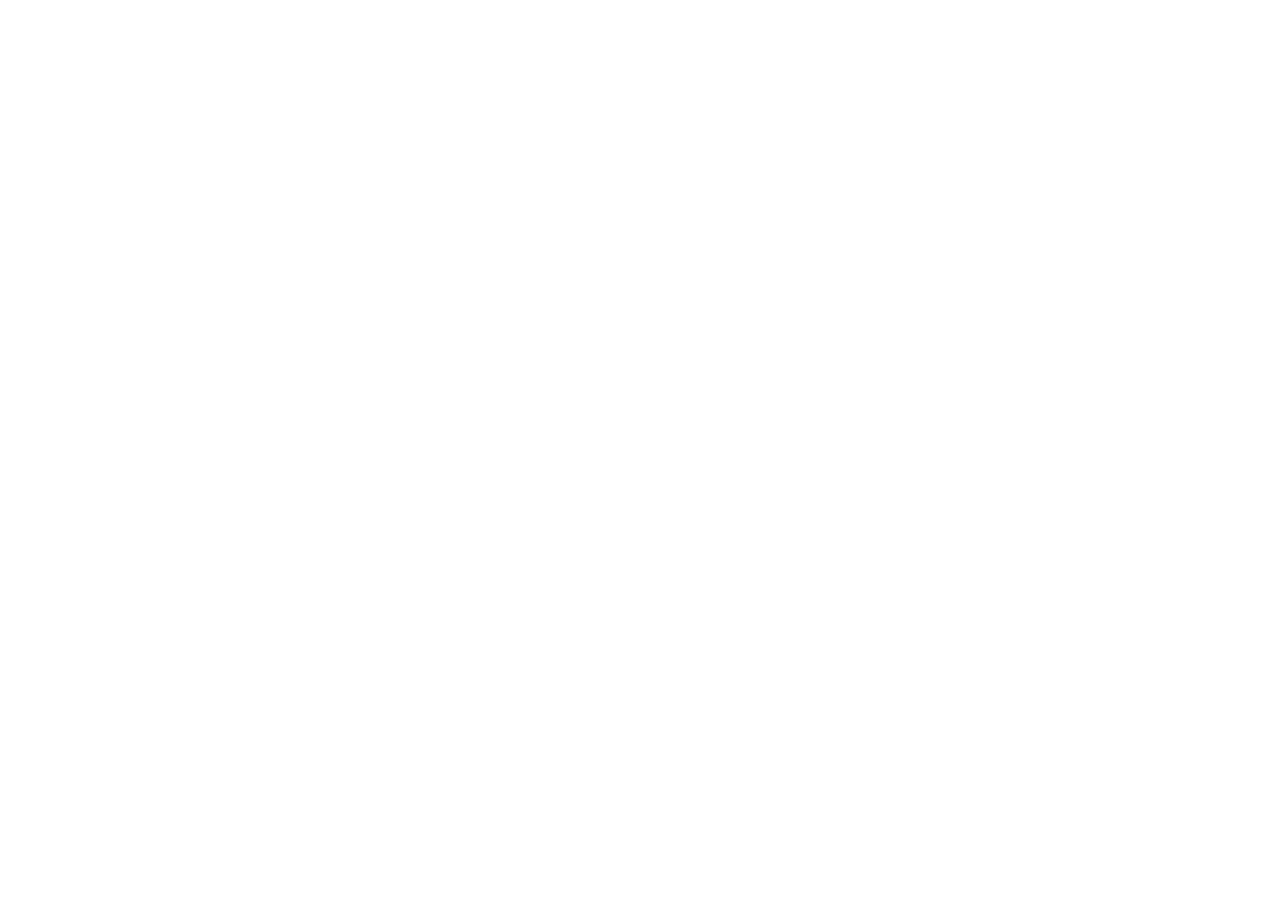
==== index.html @ ed044830 "create repository" ====
<!DOCTYPE html>
<html lang="en">
<head>
  <meta charset="UTF-8">
  <meta http-equiv="X-UA-Compatible" content="IE=edge">
  <meta name="viewport" content="width=device-width, initial-scale=1.0">
  <title>Document</title>
  <link rel="stylesheet" href="styles/style.css">
</head>
<body>
  
</body>
</html>
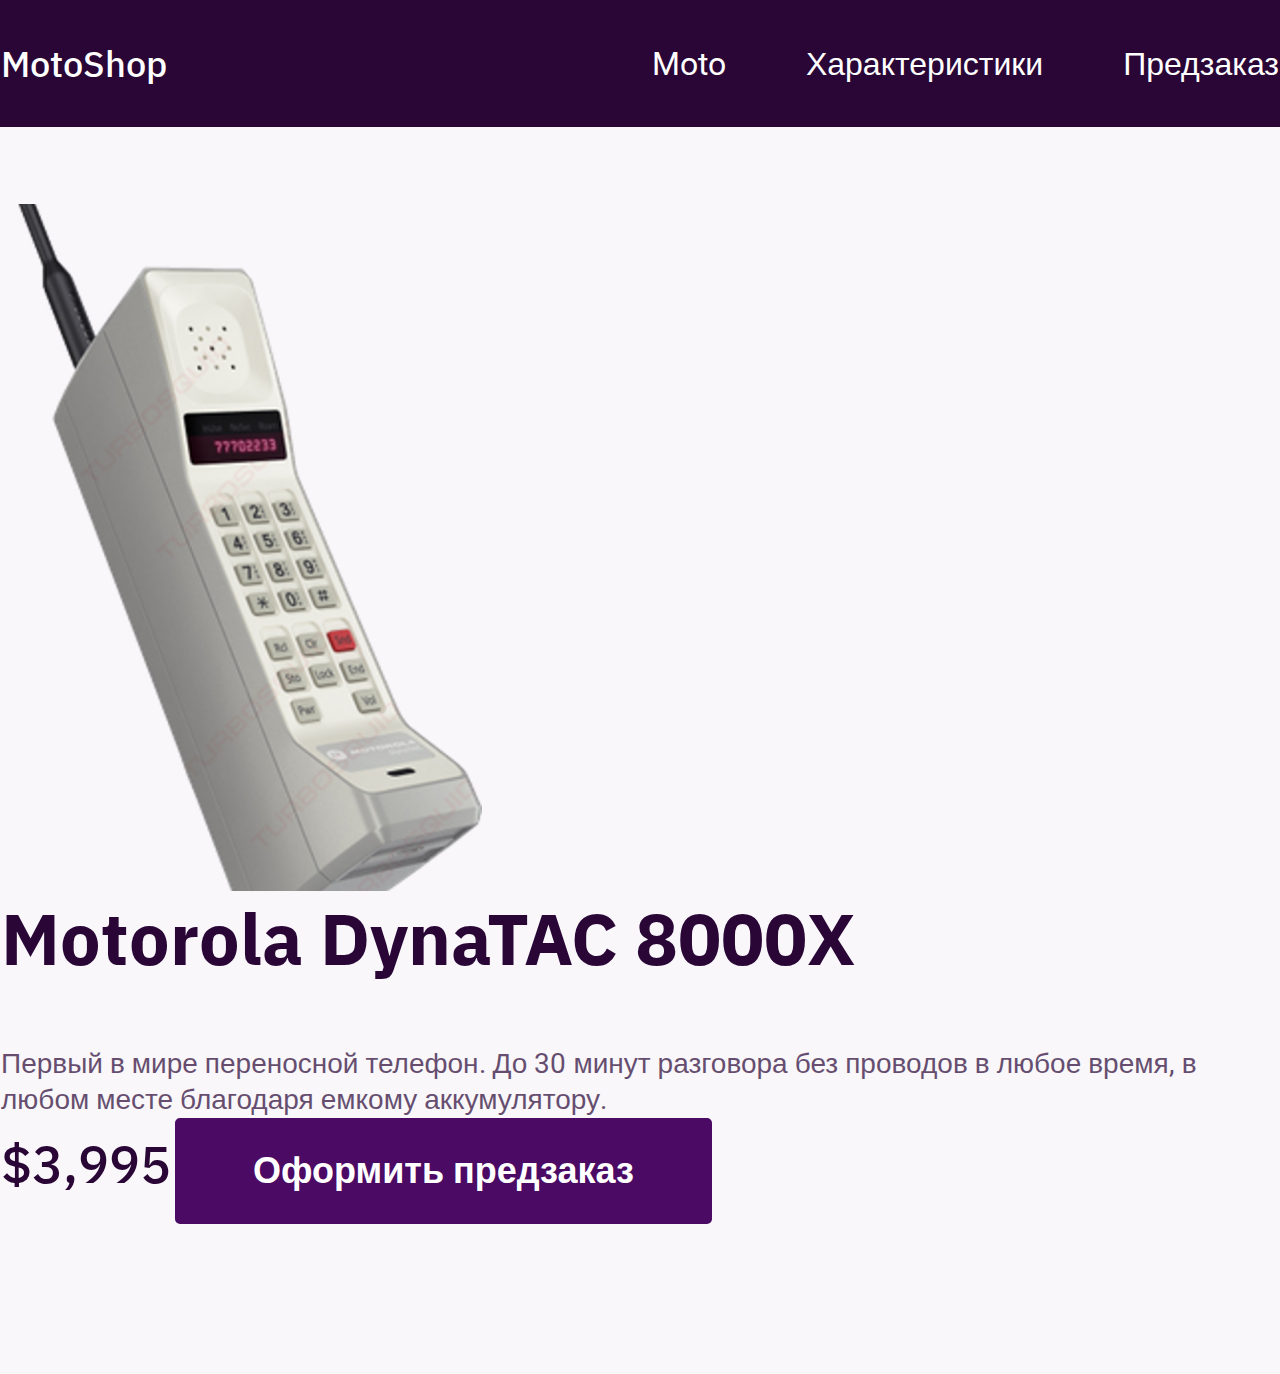
==== commit 89b5976b: "edited html, edited css, finish header" ====
--- a/index.html
+++ b/index.html
@@ -1,5 +1,6 @@
 <!DOCTYPE html>
 <html lang="en">
+
 <head>
   <meta charset="UTF-8">
   <meta http-equiv="X-UA-Compatible" content="IE=edge">
@@ -7,7 +8,38 @@
   <title>Document</title>
   <link rel="stylesheet" href="styles/style.css">
 </head>
+
 <body>
-  
+
+  <!-- header -->
+  <header class="header">
+    <div class="container">
+      <div class="flex-wrap">
+        <div class="header-logo">
+          <a href="">MotoShop</a>
+        </div>
+        <nav class="header-nav">
+          <a class="header-link" href="">Moto</a>
+          <a class="header-link" href="">Характеристики</a>
+          <a class="header-link" href="">Предзаказ</a>
+        </nav>
+      </div>
+    </div>
+  </header>
+
+  <!-- section about -->
+  <section class="about">
+    <div class="about-bg">
+      <div class="container">
+        <img class="about-img" src="images/img-about.png" alt="">
+        <h1 class="about-title">Motorola DynaTAC 8000X</h1>
+        <p class="about-text">Первый в мире переносной телефон.
+          До 30 минут разговора без проводов в любое время, в любом месте благодаря емкому аккумулятору.</p>
+        <span class="about-price">$3,995</span>
+        <button class="about-btn">Оформить предзаказ</button>
+      </div>
+    </div>
+  </section>
 </body>
+
 </html>--- a/styles/style.css
+++ b/styles/style.css
@@ -0,0 +1,168 @@
+/* ibm-plex-sans-500 - latin */
+@font-face {
+  font-display: swap;
+  /* Check https://developer.mozilla.org/en-US/docs/Web/CSS/@font-face/font-display for other options. */
+  font-family: 'IBM Plex Sans';
+  font-style: normal;
+  font-weight: 500;
+  src: url('../fonts/ibm-plex-sans-v14-latin-500.woff2') format('woff2'),
+    /* Chrome 36+, Opera 23+, Firefox 39+ */
+    url('../fonts/ibm-plex-sans-v14-latin-500.woff') format('woff');
+  /* Chrome 5+, Firefox 3.6+, IE 9+, Safari 5.1+ */
+}
+
+/* ibm-plex-sans-700 - latin */
+@font-face {
+  font-display: swap;
+  /* Check https://developer.mozilla.org/en-US/docs/Web/CSS/@font-face/font-display for other options. */
+  font-family: 'IBM Plex Sans';
+  font-style: normal;
+  font-weight: 700;
+  src: url('../fonts/ibm-plex-sans-v14-latin-700.woff2') format('woff2'),
+    /* Chrome 36+, Opera 23+, Firefox 39+ */
+    url('../fonts/ibm-plex-sans-v14-latin-700.woff') format('woff');
+  /* Chrome 5+, Firefox 3.6+, IE 9+, Safari 5.1+ */
+}
+
+/* roboto-400 - latin */
+@font-face {
+  font-display: swap;
+  /* Check https://developer.mozilla.org/en-US/docs/Web/CSS/@font-face/font-display for other options. */
+  font-family: 'Roboto';
+  font-style: normal;
+  font-weight: 400;
+  src: url('../fonts/roboto-v30-latin-regular.woff2') format('woff2'),
+    /* Chrome 36+, Opera 23+, Firefox 39+ */
+    url('../fonts/roboto-v30-latin-regular.woff') format('woff');
+  /* Chrome 5+, Firefox 3.6+, IE 9+, Safari 5.1+ */
+}
+
+/* roboto-700 - latin */
+@font-face {
+  font-display: swap;
+  /* Check https://developer.mozilla.org/en-US/docs/Web/CSS/@font-face/font-display for other options. */
+  font-family: 'Roboto';
+  font-style: normal;
+  font-weight: 700;
+  src: url('../fonts/roboto-v30-latin-700.woff2') format('woff2'),
+    /* Chrome 36+, Opera 23+, Firefox 39+ */
+    url('../fonts/roboto-v30-latin-700.woff') format('woff');
+  /* Chrome 5+, Firefox 3.6+, IE 9+, Safari 5.1+ */
+}
+
+/* common */
+.container {
+  max-width: 1278px;
+  margin: 0 auto;
+}
+
+.flex-wrap {
+  display: flex;
+  align-items: center;
+  justify-content: space-between;
+}
+
+* {
+  box-sizing: border-box;
+}
+
+body {
+  margin: 0;
+}
+
+/* header */
+.header {
+  background-color: #290636;
+  padding: 40px 0;
+}
+
+.header-logo a {
+  font-family: 'IBM Plex Sans', sans-serif;
+  font-weight: 500;
+  font-size: 36px;
+  line-height: 47px;
+
+  color: #fff;
+
+  text-decoration: none;
+}
+
+.header-nav {
+  display: flex;
+  column-gap: 80px;
+
+  font-family: 'Roboto', sans-serif;
+  font-weight: 400;
+  font-size: 32px;
+  line-height: 38px;
+}
+
+.header-link {
+  color: #fff;
+
+  text-decoration: none;
+
+  transition: all .15s linear;
+}
+
+.header-link:hover {
+  text-decoration: underline;
+}
+
+/* section about */
+.about {
+  color: #290636;
+}
+
+.about-bg {
+  background-color: rgba(75, 10, 100, .03);
+  padding: 77px 0 150px;
+}
+
+.about-img {
+  max-width: 481px;
+}
+
+.about-title {
+  font-family: 'IBM Plex Sans', sans-serif;
+  font-weight: 700;
+  font-size: 72px;
+  line-height: 86px;
+
+  margin: 0;
+}
+
+.about-text {
+  display: block;
+  margin: 65px 0 0 0;
+
+  opacity: .7;
+
+  font-family: 'Roboto', sans-serif;
+  font-weight: 400;
+  font-size: 28px;
+  line-height: 36px;
+}
+
+.about-price {
+  font-family: 'IBM Plex Sans', sans-serif;
+  font-weight: 500;
+  font-size: 52px;
+  line-height: 68px;
+}
+
+.about-btn {
+  font-family: 'Roboto', sans-serif;
+  font-weight: 700;
+  font-size: 36px;
+  line-height: 42px;
+  text-align: center;
+
+  padding: 28px 74px;
+
+  background-color: #4B0A64;
+  border: 4px solid #4B0A64;
+  border-radius: 5px;
+
+  color: #fff;
+}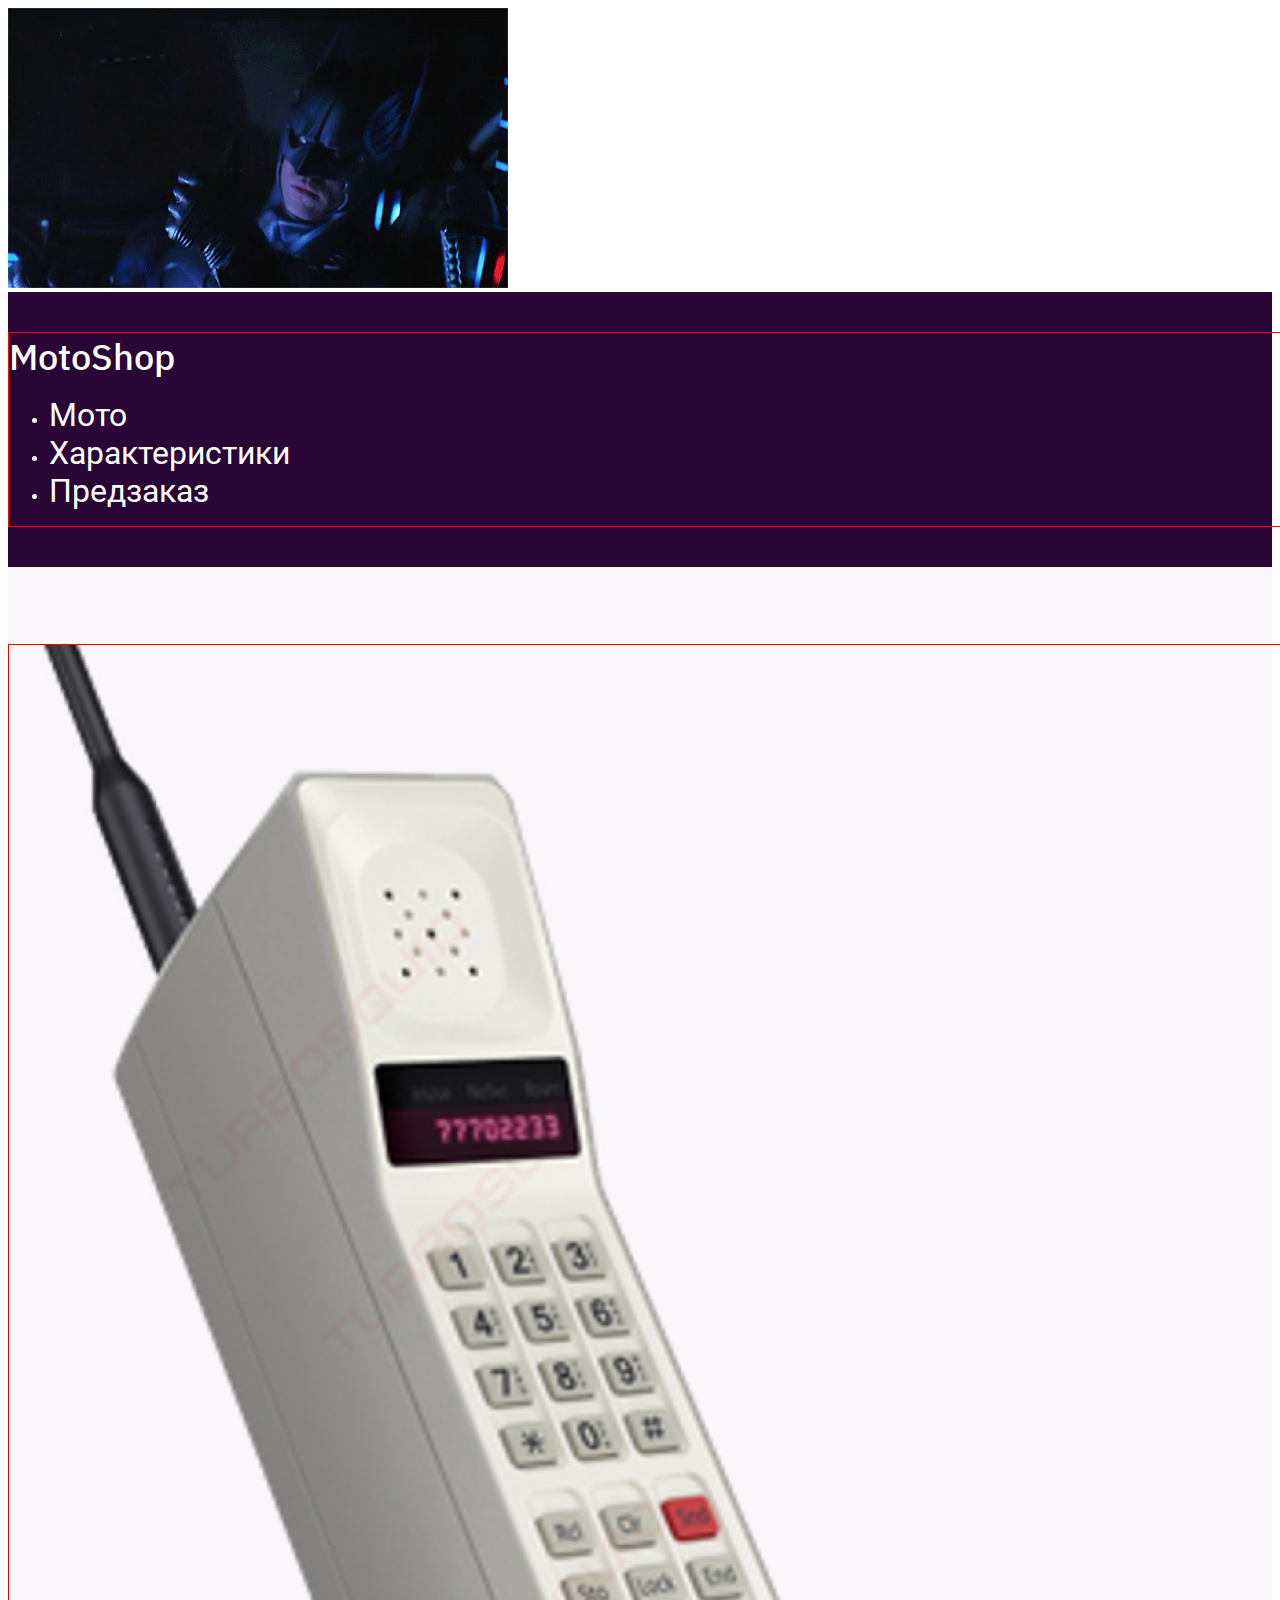
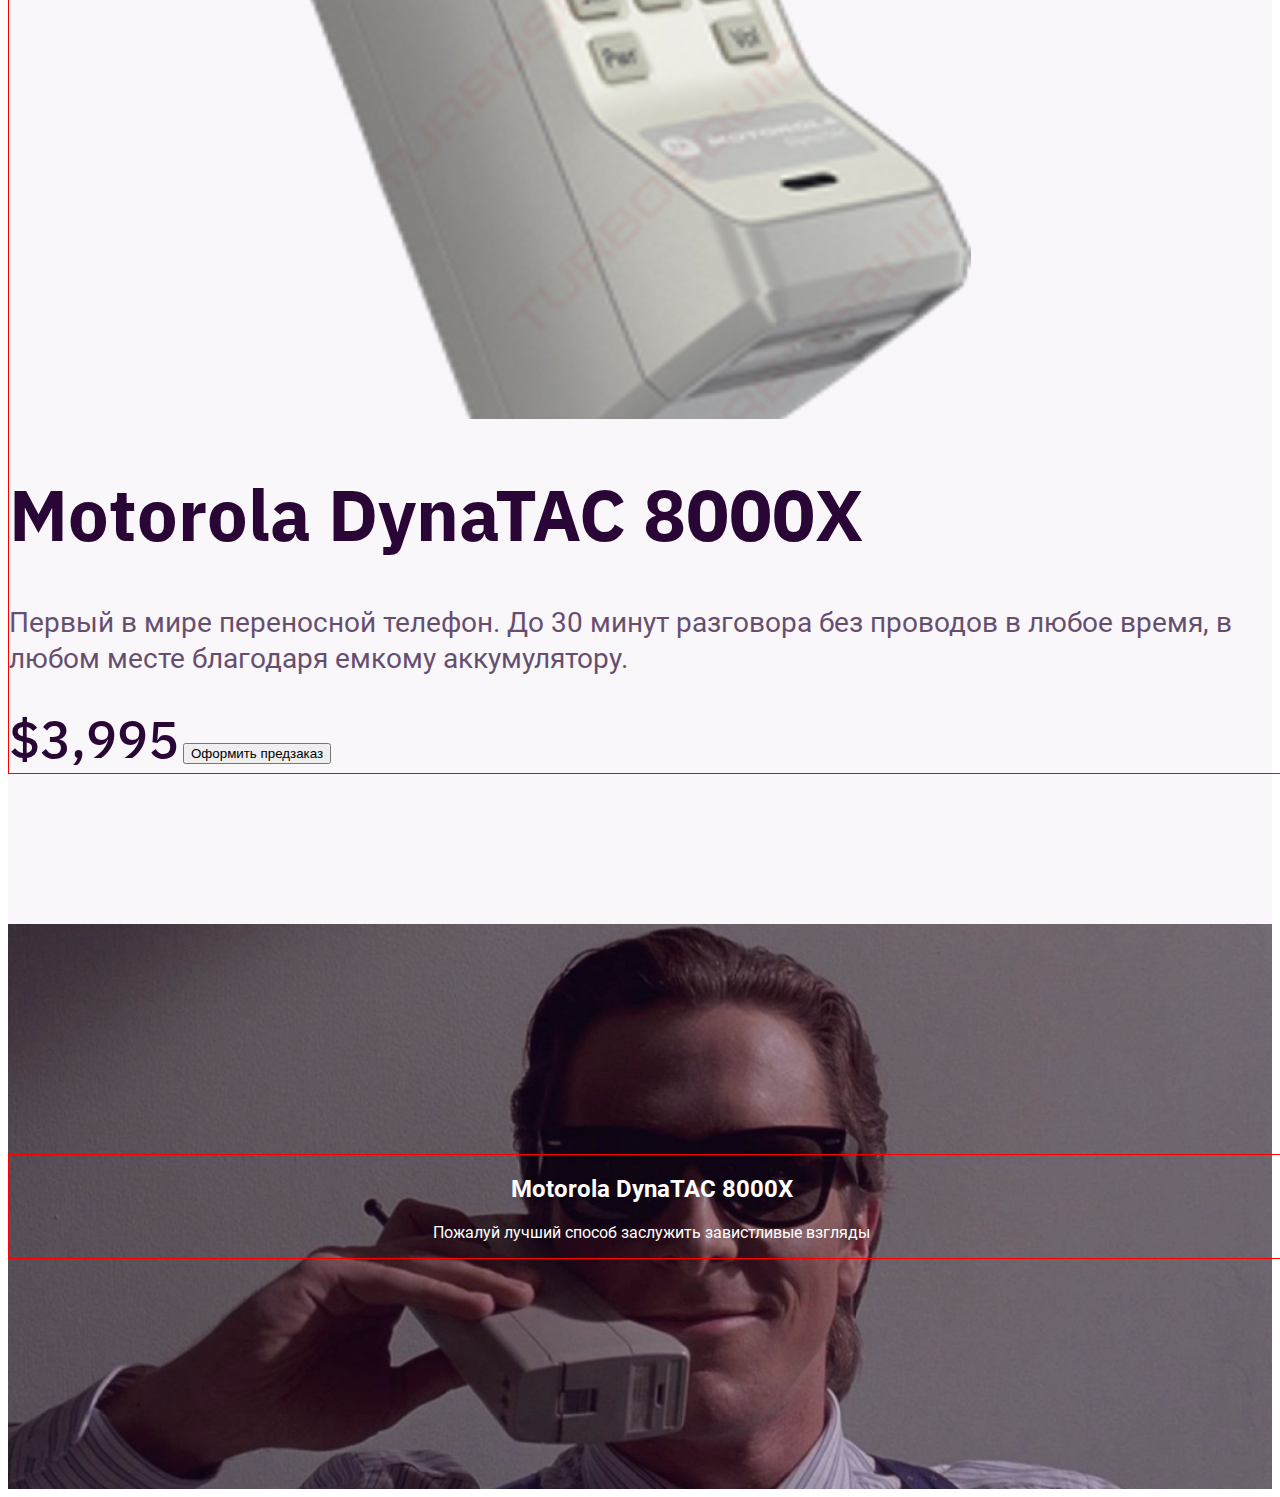
==== commit 4e41c4db: "download project lesson 6" ====
--- a/index.html
+++ b/index.html
@@ -1,45 +1,61 @@
 <!DOCTYPE html>
 <html lang="en">
+  <head>
+    <meta charset="UTF-8" />
+    <meta http-equiv="X-UA-Compatible" content="IE=edge" />
+    <meta name="viewport" content="width=device-width, initial-scale=1.0" />
+    <title>Document</title>
+    <link rel="stylesheet" href="styles/style.css" />
+  </head>
+  <body>
+    <!-- playsinline для автопроигрывания в Safari -->
+    <video src="batman.mp4" autoplay muted loop playsinline></video>
+    <header class="header">
+      <div class="container">
+        <a href="#" class="header-logo">MotoShop</a>
 
-<head>
-  <meta charset="UTF-8">
-  <meta http-equiv="X-UA-Compatible" content="IE=edge">
-  <meta name="viewport" content="width=device-width, initial-scale=1.0">
-  <title>Document</title>
-  <link rel="stylesheet" href="styles/style.css">
-</head>
-
-<body>
-
-  <!-- header -->
-  <header class="header">
-    <div class="container">
-      <div class="flex-wrap">
-        <div class="header-logo">
-          <a href="">MotoShop</a>
-        </div>
-        <nav class="header-nav">
-          <a class="header-link" href="">Moto</a>
-          <a class="header-link" href="">Характеристики</a>
-          <a class="header-link" href="">Предзаказ</a>
+        <nav class="menu">
+          <ul>
+            <li><a href="#">Мото</a></li>
+            <li><a href="#">Характеристики</a></li>
+            <li><a href="#">Предзаказ</a></li>
+          </ul>
         </nav>
       </div>
-    </div>
-  </header>
+    </header>
 
-  <!-- section about -->
-  <section class="about">
-    <div class="about-bg">
-      <div class="container">
-        <img class="about-img" src="images/img-about.png" alt="">
-        <h1 class="about-title">Motorola DynaTAC 8000X</h1>
-        <p class="about-text">Первый в мире переносной телефон.
-          До 30 минут разговора без проводов в любое время, в любом месте благодаря емкому аккумулятору.</p>
-        <span class="about-price">$3,995</span>
-        <button class="about-btn">Оформить предзаказ</button>
-      </div>
-    </div>
-  </section>
-</body>
+    <main>
+      <section class="desc">
+        <div class="container">
+          <img src="images/phone.png" alt="" class="desc-img" />
+          <h1 class="desc-title">Motorola DynaTAC 8000X</h1>
+          <p class="desc-text">
+            Первый в мире переносной телефон. До 30 минут разговора без проводов
+            в любое время, в любом месте благодаря емкому аккумулятору.
+          </p>
+          <span class="desc-price">$3,995</span>
+          <button class="btn">Оформить предзаказ</button>
+        </div>
+      </section>
 
-</html>+      <section class="lead">
+        <div class="lead-fade">
+          <div class="container">
+            <h2 class="lead-title">Motorola DynaTAC 8000X</h2>
+            <p class="lead-text">
+              Пожалуй лучший способ заслужить завистливые взгляды
+            </p>
+          </div>
+        </div>
+      </section>
+    </main>
+
+    <footer></footer>
+  </body>
+</html>
+
+<section>
+  <div class="wrapper">
+    <div class="conteiner"></div>
+  </div>
+</section>
--- a/styles/style.css
+++ b/styles/style.css
@@ -1,168 +1,126 @@
-/* ibm-plex-sans-500 - latin */
+/* ibm-plex-sans-500 - latin_cyrillic */
 @font-face {
-  font-display: swap;
-  /* Check https://developer.mozilla.org/en-US/docs/Web/CSS/@font-face/font-display for other options. */
   font-family: 'IBM Plex Sans';
   font-style: normal;
   font-weight: 500;
-  src: url('../fonts/ibm-plex-sans-v14-latin-500.woff2') format('woff2'),
-    /* Chrome 36+, Opera 23+, Firefox 39+ */
-    url('../fonts/ibm-plex-sans-v14-latin-500.woff') format('woff');
-  /* Chrome 5+, Firefox 3.6+, IE 9+, Safari 5.1+ */
+  src: local(''),
+       url('../fonts/ibm-plex-sans-v14-latin_cyrillic-500.woff2') format('woff2'), /* Chrome 26+, Opera 23+, Firefox 39+ */
+       url('../fonts/ibm-plex-sans-v14-latin_cyrillic-500.woff') format('woff'); /* Chrome 6+, Firefox 3.6+, IE 9+, Safari 5.1+ */
 }
-
-/* ibm-plex-sans-700 - latin */
+/* ibm-plex-sans-700 - latin_cyrillic */
 @font-face {
-  font-display: swap;
-  /* Check https://developer.mozilla.org/en-US/docs/Web/CSS/@font-face/font-display for other options. */
   font-family: 'IBM Plex Sans';
   font-style: normal;
   font-weight: 700;
-  src: url('../fonts/ibm-plex-sans-v14-latin-700.woff2') format('woff2'),
-    /* Chrome 36+, Opera 23+, Firefox 39+ */
-    url('../fonts/ibm-plex-sans-v14-latin-700.woff') format('woff');
-  /* Chrome 5+, Firefox 3.6+, IE 9+, Safari 5.1+ */
+  src: local(''),
+       url('../fonts/ibm-plex-sans-v14-latin_cyrillic-700.woff2') format('woff2'), /* Chrome 26+, Opera 23+, Firefox 39+ */
+       url('../fonts/ibm-plex-sans-v14-latin_cyrillic-700.woff') format('woff'); /* Chrome 6+, Firefox 3.6+, IE 9+, Safari 5.1+ */
 }
 
-/* roboto-400 - latin */
+/* roboto-regular - latin_cyrillic */
 @font-face {
-  font-display: swap;
-  /* Check https://developer.mozilla.org/en-US/docs/Web/CSS/@font-face/font-display for other options. */
   font-family: 'Roboto';
   font-style: normal;
   font-weight: 400;
-  src: url('../fonts/roboto-v30-latin-regular.woff2') format('woff2'),
-    /* Chrome 36+, Opera 23+, Firefox 39+ */
-    url('../fonts/roboto-v30-latin-regular.woff') format('woff');
-  /* Chrome 5+, Firefox 3.6+, IE 9+, Safari 5.1+ */
+  src: local(''),
+       url('../fonts/roboto-v30-latin_cyrillic-regular.woff2') format('woff2'), /* Chrome 26+, Opera 23+, Firefox 39+ */
+       url('../fonts/roboto-v30-latin_cyrillic-regular.woff') format('woff'); /* Chrome 6+, Firefox 3.6+, IE 9+, Safari 5.1+ */
 }
-
-/* roboto-700 - latin */
+/* roboto-700 - latin_cyrillic */
 @font-face {
-  font-display: swap;
-  /* Check https://developer.mozilla.org/en-US/docs/Web/CSS/@font-face/font-display for other options. */
   font-family: 'Roboto';
   font-style: normal;
   font-weight: 700;
-  src: url('../fonts/roboto-v30-latin-700.woff2') format('woff2'),
-    /* Chrome 36+, Opera 23+, Firefox 39+ */
-    url('../fonts/roboto-v30-latin-700.woff') format('woff');
-  /* Chrome 5+, Firefox 3.6+, IE 9+, Safari 5.1+ */
+  src: local(''),
+       url('../fonts/roboto-v30-latin_cyrillic-700.woff2') format('woff2'), /* Chrome 26+, Opera 23+, Firefox 39+ */
+       url('../fonts/roboto-v30-latin_cyrillic-700.woff') format('woff'); /* Chrome 6+, Firefox 3.6+, IE 9+, Safari 5.1+ */
 }
 
 /* common */
-.container {
-  max-width: 1278px;
-  margin: 0 auto;
-}
-
-.flex-wrap {
-  display: flex;
-  align-items: center;
-  justify-content: space-between;
-}
-
 * {
   box-sizing: border-box;
 }
 
 body {
-  margin: 0;
+  font-family: 'Roboto', sans-serif;
+  color: #290636;
+}
+
+.container {
+  width: 1287px;
+  margin: 0 auto;
+  border: 1px solid red;
 }
 
 /* header */
 .header {
+  padding: 40px 0;
+  color: #fff;
   background-color: #290636;
-  padding: 40px 0;
 }
 
-.header-logo a {
+.header-logo {
   font-family: 'IBM Plex Sans', sans-serif;
-  font-weight: 500;
   font-size: 36px;
   line-height: 47px;
-
-  color: #fff;
-
+  font-weight: 500;
+  color: inherit;
   text-decoration: none;
 }
 
-.header-nav {
-  display: flex;
-  column-gap: 80px;
-
-  font-family: 'Roboto', sans-serif;
-  font-weight: 400;
+.menu a {
   font-size: 32px;
   line-height: 38px;
+  color: inherit;
+  text-decoration: none;
+  border-bottom: 3px solid rgba(0, 0, 0, 0);
 }
 
-.header-link {
-  color: #fff;
-
-  text-decoration: none;
-
-  transition: all .15s linear;
-}
-
-.header-link:hover {
+.menu a:hover {
+  border-bottom: 3px solid #fff;
   text-decoration: underline;
 }
 
-/* section about */
-.about {
-  color: #290636;
+/* desc */
+.desc {
+  padding: 77px 0 150px;
+  background-color: rgba(75, 10, 100, .03);
 }
 
-.about-bg {
-  background-color: rgba(75, 10, 100, .03);
-  padding: 77px 0 150px;
+.desc-title {
+  font-family: 'IBM Plex Sans', sans-serif;
+  font-size: 72px;
+  line-height: 86px;
 }
 
-.about-img {
-  max-width: 481px;
+.desc-text {
+  font-size: 28px;
+  line-height: 36px;
+  opacity: 0.7;
 }
 
-.about-title {
+.desc-price {
   font-family: 'IBM Plex Sans', sans-serif;
-  font-weight: 700;
-  font-size: 72px;
-  line-height: 86px;
-
-  margin: 0;
+  font-size: 52px;
+  line-height: 68px;
+  font-weight: 500;
 }
 
-.about-text {
-  display: block;
-  margin: 65px 0 0 0;
-
-  opacity: .7;
-
-  font-family: 'Roboto', sans-serif;
-  font-weight: 400;
-  font-size: 28px;
-  line-height: 36px;
+/* lead */
+.lead {
+  text-align: center;
+  background-color: gray;
+  background-image: url('../images/bg-lead.jpg');
+  background-repeat: no-repeat;
+  background-position: center;
+  background-size: cover;
+  color: #fff;
 }
 
-.about-price {
-  font-family: 'IBM Plex Sans', sans-serif;
-  font-weight: 500;
-  font-size: 52px;
-  line-height: 68px;
+.lead-fade {
+  padding: 230px 0;
+  background-color: rgba(41, 6, 54, .3);
 }
 
-.about-btn {
-  font-family: 'Roboto', sans-serif;
-  font-weight: 700;
-  font-size: 36px;
-  line-height: 42px;
-  text-align: center;
 
-  padding: 28px 74px;
-
-  background-color: #4B0A64;
-  border: 4px solid #4B0A64;
-  border-radius: 5px;
-
-  color: #fff;
-}+/* footer */
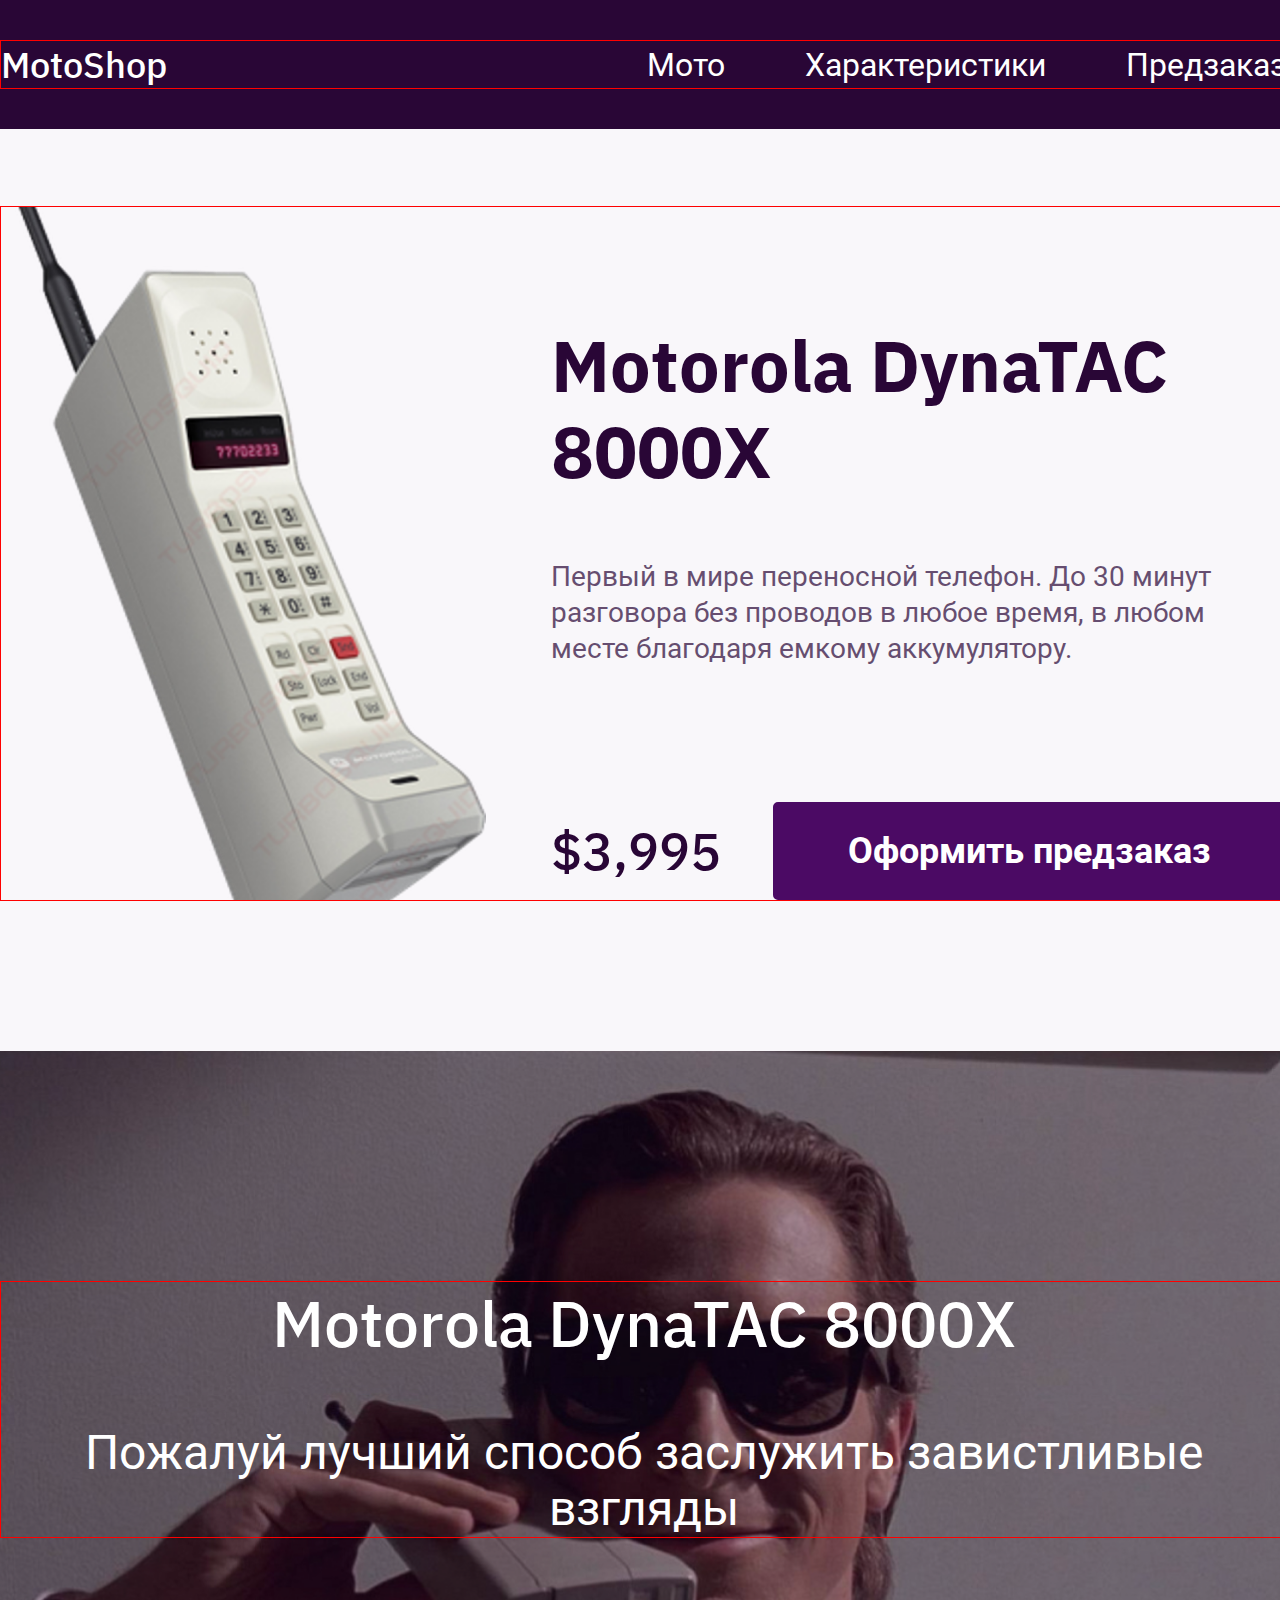
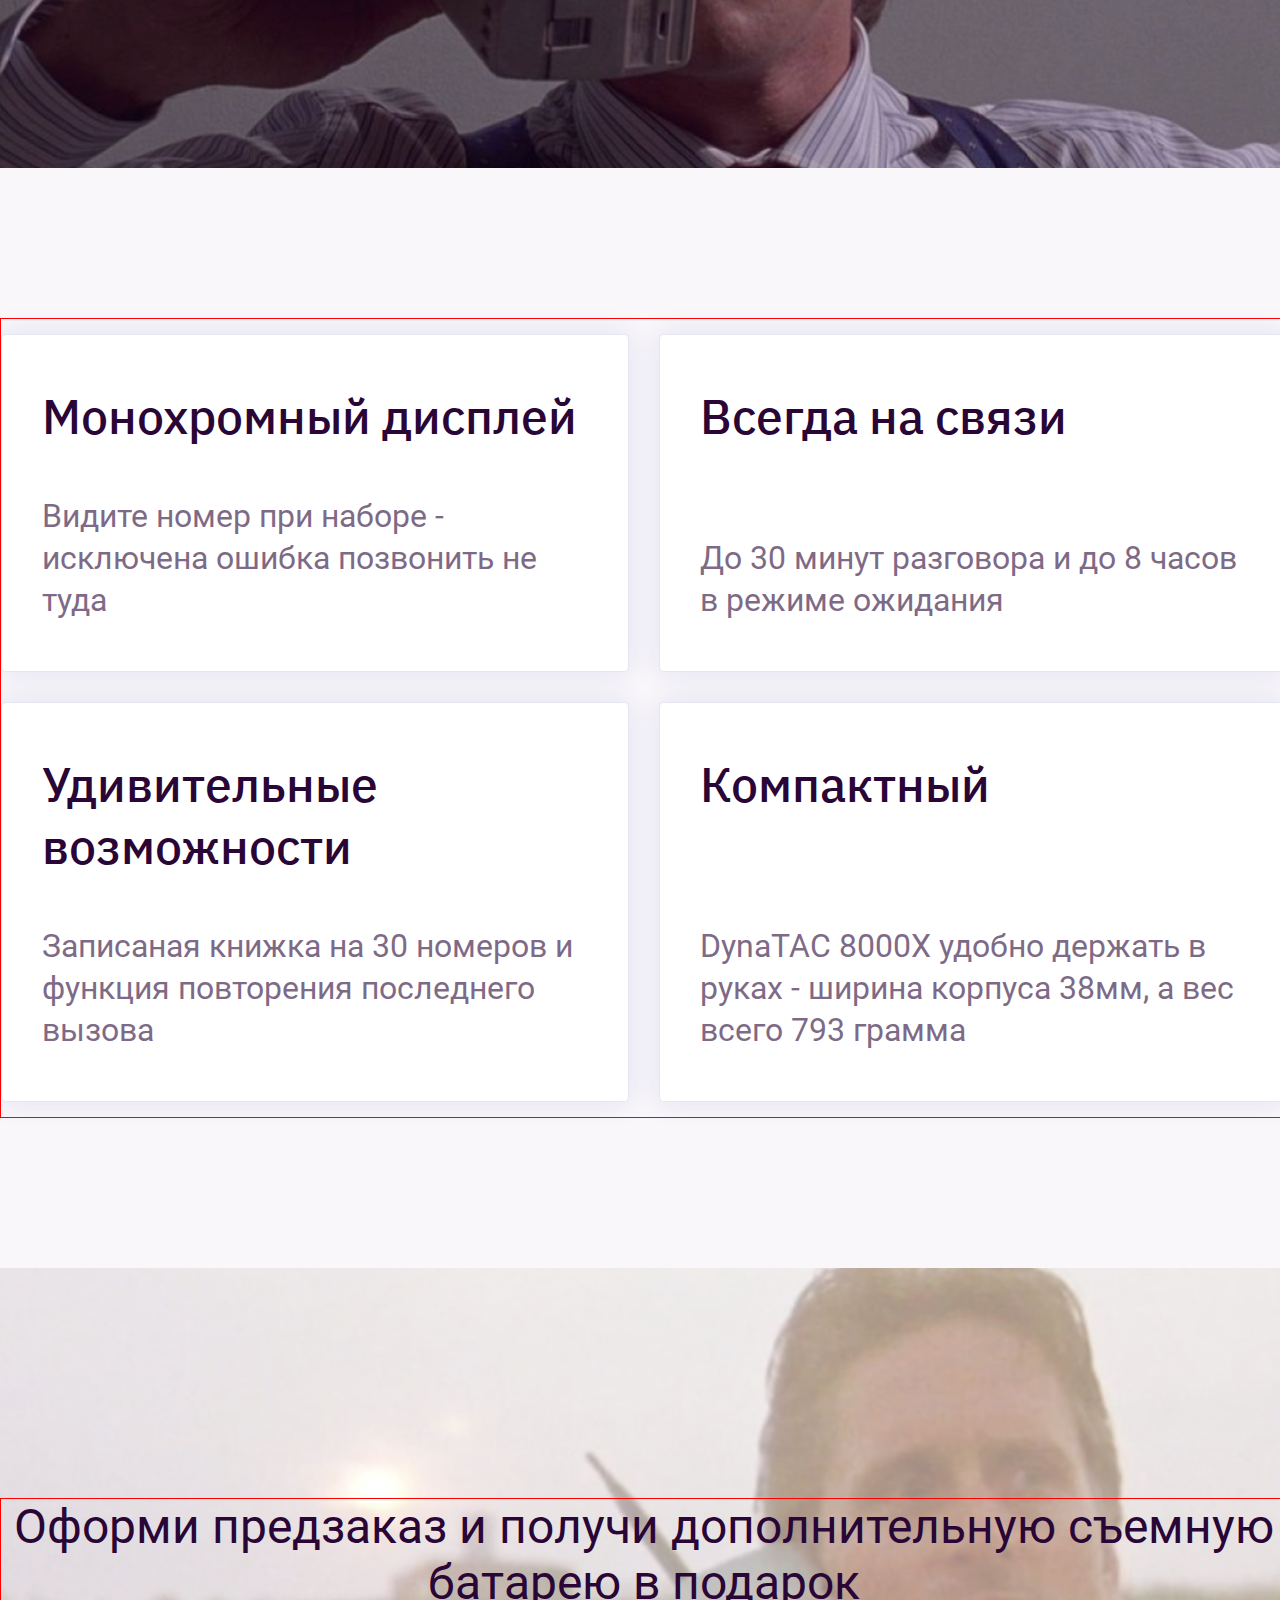
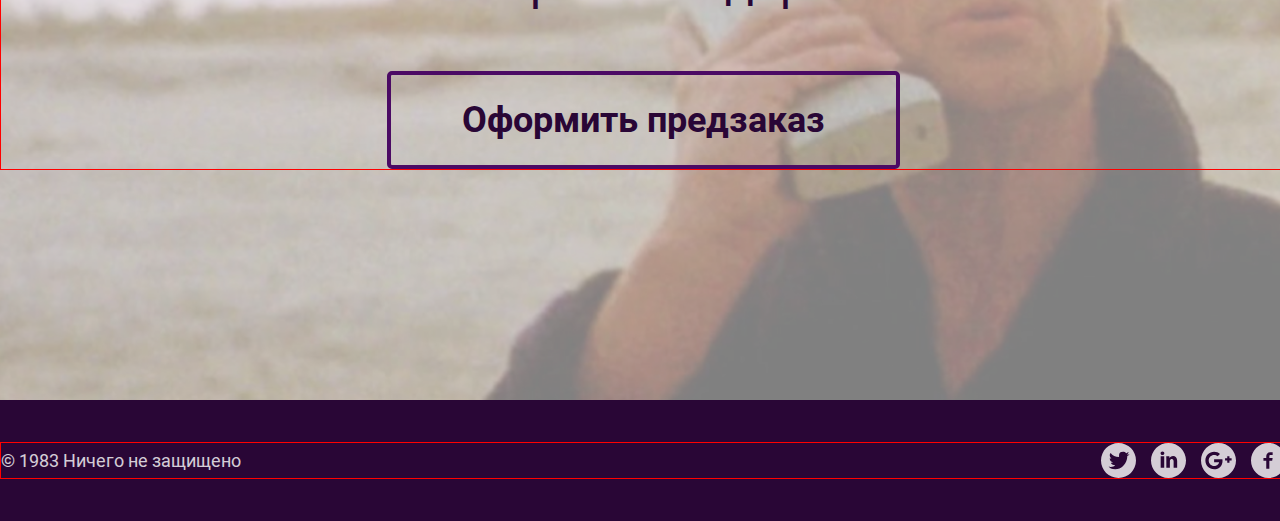
==== commit 446aa125: "copy 11.02" ====
--- a/index.html
+++ b/index.html
@@ -1,5 +1,5 @@
 <!DOCTYPE html>
-<html lang="en">
+<html lang="ru">
   <head>
     <meta charset="UTF-8" />
     <meta http-equiv="X-UA-Compatible" content="IE=edge" />
@@ -9,32 +9,41 @@
   </head>
   <body>
     <!-- playsinline для автопроигрывания в Safari -->
-    <video src="batman.mp4" autoplay muted loop playsinline></video>
+    <!-- <video src="batman.mp4" autoplay muted loop playsinline></video> -->
     <header class="header">
       <div class="container">
-        <a href="#" class="header-logo">MotoShop</a>
-
-        <nav class="menu">
-          <ul>
-            <li><a href="#">Мото</a></li>
-            <li><a href="#">Характеристики</a></li>
-            <li><a href="#">Предзаказ</a></li>
-          </ul>
-        </nav>
+        <div class="header-wrap">
+          <a href="#" class="header-logo">MotoShop</a>
+          <nav class="menu">
+            <ul>
+              <li><a href="#">Мото</a></li>
+              <li><a href="#">Характеристики</a></li>
+              <li><a href="#">Предзаказ</a></li>
+            </ul>
+          </nav>
+        </div>
       </div>
     </header>
 
     <main>
       <section class="desc">
         <div class="container">
-          <img src="images/phone.png" alt="" class="desc-img" />
-          <h1 class="desc-title">Motorola DynaTAC 8000X</h1>
-          <p class="desc-text">
-            Первый в мире переносной телефон. До 30 минут разговора без проводов
-            в любое время, в любом месте благодаря емкому аккумулятору.
-          </p>
-          <span class="desc-price">$3,995</span>
-          <button class="btn">Оформить предзаказ</button>
+          <div class="desc-wrap">
+            <div class="desc-visual">
+              <img src="images/phone.png" alt="" class="desc-img" />
+            </div>
+            <div class="desc-info">
+              <h1 class="desc-title">Motorola DynaTAC 8000X</h1>
+              <p class="desc-text">
+                Первый в мире переносной телефон. До 30 минут разговора без проводов
+                в любое время, в любом месте благодаря емкому аккумулятору.
+              </p>
+              <div class="desc-order">
+                <span class="desc-price">$3,995</span>
+                <button class="btn">Оформить предзаказ</button>
+              </div>
+            </div>
+          </div>
         </div>
       </section>
 
@@ -48,14 +57,80 @@
           </div>
         </div>
       </section>
+
+      <section class="options">
+        <div class="container">
+          <h2 class="options-title">Характеристики телефона</h2>
+          <ul class="options-list">
+            <li class="options-item">
+              <div class="options-card">
+                <h3 class="options-caption">Монохромный дисплей</h3>
+                <p class="options-text">
+                  Видите номер при наборе - исключена ошибка позвонить не туда
+                </p>
+              </div>
+            </li>
+            <li class="options-item">
+              <div class="options-card">
+                <h3 class="options-caption">Всегда на связи</h3>
+                <p class="options-text">
+                  До 30 минут разговора и до 8 часов в режиме ожидания
+                </p>
+              </div>
+            </li>
+            <li class="options-item">
+              <div class="options-card">
+                <h3 class="options-caption">Удивительные возможности</h3>
+                <p class="options-text">
+                  Записаная книжка на 30 номеров и функция повторения последнего
+                  вызова
+                </p>
+              </div>
+            </li>
+            <li class="options-item">
+              <div class="options-card">
+                <h3 class="options-caption">Компактный</h3>
+                <p class="options-text">
+                  DynaTAC 8000X удобно держать в руках - ширина корпуса 38мм, а
+                  вес всего 793 грамма
+                </p>
+              </div>
+            </li>
+          </ul>
+        </div>
+      </section>
+
+      <section class="order">
+        <div class="order-fade">
+          <div class="container">
+            <p class="order-text">Оформи предзаказ и получи дополнительную съемную батарею в подарок</p>
+            <a href="#" class="btn btn-transparent">Оформить предзаказ</a>
+          </div>
+        </div>
+      </section>
     </main>
 
-    <footer></footer>
+    <footer class="footer">
+      <div class="container">
+        <div class="footer-wrap">
+          <p class="copyright">© 1983 Ничего не защищено</p>
+          <ul class="social">
+
+            <li class="social-item">
+              <a href="#" title="Мы в twitter" class="social-link" style="background-image: url(images/icon-twitter.svg);"></a>
+            </li>
+            <li class="social-item">
+              <a href="#" title="Мы в linkedIn" class="social-link" style="background-image: url(images/icon-in.svg);"></a>
+            </li>
+            <li class="social-item">
+              <a href="#" title="Мы в google+" class="social-link" style="background-image: url(images/icon-google.svg);"></a>
+            </li>
+            <li class="social-item">
+              <a href="#" title="Мы в facebook" class="social-link" style="background-image: url(images/icon-fb.svg);"></a>
+            </li>
+          </ul>
+        </div>
+      </div>
+    </footer>
   </body>
 </html>
-
-<section>
-  <div class="wrapper">
-    <div class="conteiner"></div>
-  </div>
-</section>
--- a/styles/style.css
+++ b/styles/style.css
@@ -42,6 +42,7 @@
 }
 
 body {
+  margin: 0;
   font-family: 'Roboto', sans-serif;
   color: #290636;
 }
@@ -50,6 +51,33 @@
   width: 1287px;
   margin: 0 auto;
   border: 1px solid red;
+}
+
+img {
+  display: block;
+  max-width: 100%;
+}
+
+.btn {
+  display: inline-block;
+  min-width: 513px;
+  padding: 24px;
+  font-family: inherit;
+  font-size: 36px;
+  line-height: 42px;
+  font-weight: 700;
+  text-decoration: none;
+  text-align: center;
+  color: #fff;
+  background-color: #4B0A64;
+  border: 4px solid #4B0A64;
+  border-radius: 5px;
+  cursor: pointer;
+}
+
+.btn-transparent {
+  background-color: rgba(0, 0, 0, 0);
+  color: #290636;
 }
 
 /* header */
@@ -59,6 +87,12 @@
   background-color: #290636;
 }
 
+.header-wrap {
+  display: flex;
+  justify-content: space-between;
+  align-items: center;
+}
+
 .header-logo {
   font-family: 'IBM Plex Sans', sans-serif;
   font-size: 36px;
@@ -66,6 +100,17 @@
   font-weight: 500;
   color: inherit;
   text-decoration: none;
+}
+
+.menu ul {
+  display: flex;
+  margin: 0;
+  padding: 0;
+  list-style: none;
+}
+
+.menu li {
+  margin-left: 80px;
 }
 
 .menu a {
@@ -87,7 +132,26 @@
   background-color: rgba(75, 10, 100, .03);
 }
 
+.desc-wrap {
+  display: flex;
+  align-items: flex-end;
+}
+
+.desc-visual {
+  flex-shrink: 0;
+  flex-basis: 41.66%;
+  padding-right: 50px;
+}
+
+.desc-info {
+  flex-shrink: 0;
+  flex-basis: 58.33%;
+  padding-left: 15px;
+}
+
 .desc-title {
+  margin-top: 0;
+  margin-bottom: 65px;
   font-family: 'IBM Plex Sans', sans-serif;
   font-size: 72px;
   line-height: 86px;
@@ -97,6 +161,13 @@
   font-size: 28px;
   line-height: 36px;
   opacity: 0.7;
+}
+
+.desc-order {
+  display: flex;
+  justify-content: space-between;
+  align-items: center;
+  margin-top: 135px;
 }
 
 .desc-price {
@@ -122,5 +193,135 @@
   background-color: rgba(41, 6, 54, .3);
 }
 
+.lead-title {
+  margin-top: 0;
+  margin-bottom: 60px;
+  font-family: 'IBM Plex Sans', sans-serif;
+  font-weight: 500;
+  font-size: 64px;
+  line-height: 83px;
+}
+
+.lead-text {
+  margin-bottom: 0;
+  font-size: 48px;
+  line-height: 56px;
+}
+
+/* Options */
+.options {
+  padding: 150px 0;
+  background-color: rgba(75, 10, 100, .03);
+}
+
+.options-title {
+  font-size: 1px;
+  opacity: 0;
+  position: absolute;
+  left: -10000px;
+}
+
+.options-list {
+  display: flex;
+  flex-wrap: wrap;
+  justify-content: space-between;
+  margin: 0;
+  padding: 0;
+  margin-left: -15px;
+  margin-right: -15px;
+  list-style: none;
+}
+
+.options-item {
+  width: 50%;
+  padding: 15px;
+}
+
+.options-card {
+  display: flex;
+  flex-direction: column;
+  justify-content: space-between;
+  height: 100%;
+  border-radius: 5px;
+  padding: 50px 40px;
+  background-color: #fff;
+  border: 1px solid rgba(12, 0, 147, .1);
+  box-shadow: 0px 0px 30px rgba(12, 0, 147, .1);
+}
+
+.options-caption {
+  margin-top: 0;
+  margin-bottom: 48px;
+  font-family: 'IBM Plex Sans', sans-serif;
+  font-weight: 500;
+  font-size: 48px;
+  line-height: 62px;
+}
+
+.options-text {
+  margin: 0;
+  font-size: 32px;
+  line-height: 42px;
+  opacity: 0.6;
+}
+
+/* Order */
+.order {
+  text-align: center;
+  background-image: url('../images/bg-order.jpg');
+  background-position: center;
+  background-repeat: no-repeat;
+  background-size: cover;
+}
+
+.order-fade {
+  padding: 230px 0;
+  background-color: rgb(255, 255, 255, .5);
+}
+
+.order-text {
+  margin-top: 0;
+  margin-bottom: 60px;
+  font-size: 48px;
+  line-height: 56px;
+}
 
 /* footer */
+.footer {
+  padding: 42px 0;
+  color: #fff;
+  background-color: #290636;
+}
+
+.footer-wrap {
+  display: flex;
+  justify-content: space-between;
+  align-items: center;
+}
+
+.copyright {
+  margin: 0;
+  font-size: 18px;
+  line-height: 21px;
+  opacity: .8;
+}
+
+.social {
+  display: flex;
+  margin: 0;
+  padding: 0;
+  list-style: none;
+}
+
+.social-item {
+  margin-left: 15px;
+}
+
+.social-link {
+  display: block;
+  width: 35px;
+  height: 35px;
+  background-size: contain;
+  background-repeat: no-repeat;
+  background-position: center;
+}
